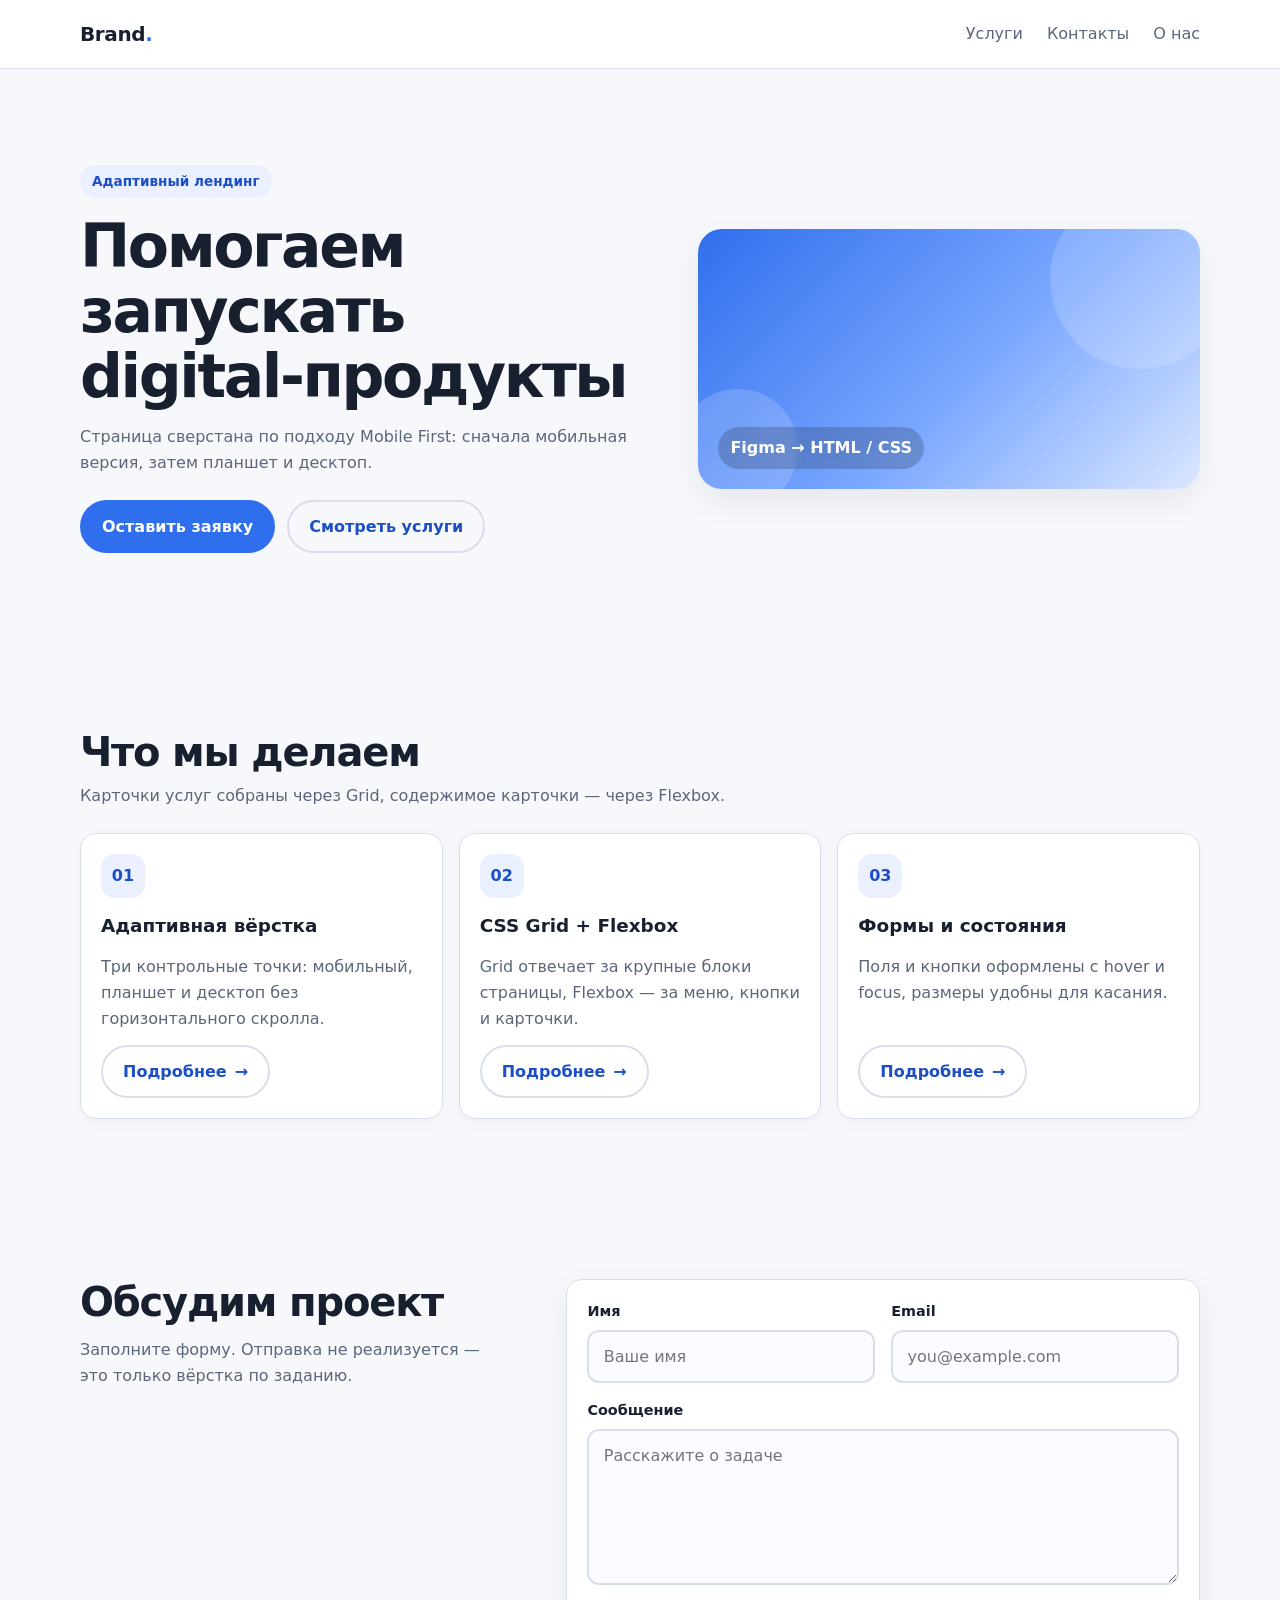
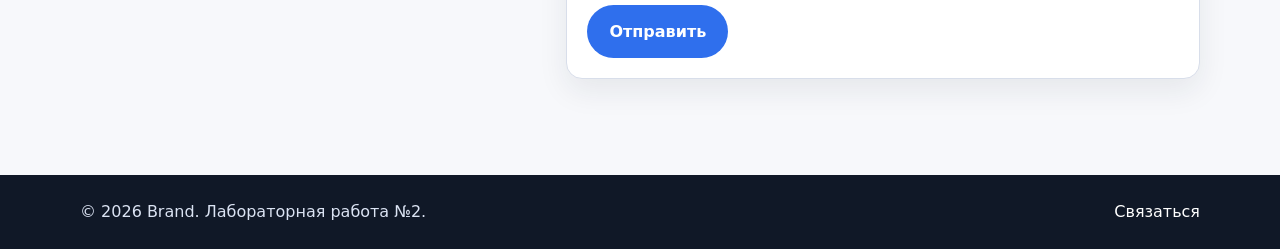
==== task2/index.html @ fd8ef7cb "add task 2, 3, 4" ====
<!DOCTYPE html>
<html lang="ru">
<head>
  <meta charset="UTF-8">
  <meta name="viewport" content="width=device-width, initial-scale=1.0">
  <title>Лендинг — лабораторная №2</title>
  <link rel="stylesheet" href="style.css">
</head>
<body>
  <div class="site">
    <header class="site-header">
      <div class="container site-header__inner">
        <a class="logo" href="#">Brand<span>.</span></a>

        <nav class="nav" aria-label="Основная навигация">
          <ul class="nav__list">
            <li><a href="#services">Услуги</a></li>
            <li><a href="#contact">Контакты</a></li>
            <li><a href="#about">О нас</a></li>
          </ul>
        </nav>

        <!-- Гамбургер только для мобильной версии, JS не нужен -->
        <button class="burger" type="button" aria-label="Открыть меню" aria-expanded="false">
          <span class="burger__line"></span>
          <span class="burger__line"></span>
          <span class="burger__line"></span>
        </button>
      </div>
    </header>

    <main class="site-main">
      <section class="hero" id="about">
        <div class="container hero__grid">
          <div class="hero__content">
            <span class="eyebrow">Адаптивный лендинг</span>
            <h1>Помогаем запускать digital-продукты</h1>
            <p class="hero__lead">
              Страница сверстана по подходу Mobile First: сначала мобильная версия,
              затем планшет и десктоп.
            </p>
            <div class="hero__actions">
              <a class="button" href="#contact">Оставить заявку</a>
              <a class="button button--ghost" href="#services">Смотреть услуги</a>
            </div>
          </div>

          <div class="hero__media" role="img" aria-label="Декоративное изображение продукта">
            <span class="hero__media-label">Figma → HTML / CSS</span>
          </div>
        </div>
      </section>

      <section class="services" id="services">
        <div class="container">
          <div class="section-head">
            <h2>Что мы делаем</h2>
            <p>Карточки услуг собраны через Grid, содержимое карточки — через Flexbox.</p>
          </div>

          <div class="services__grid">
            <article class="card">
              <div class="card__icon">01</div>
              <h3>Адаптивная вёрстка</h3>
              <p>Три контрольные точки: мобильный, планшет и десктоп без горизонтального скролла.</p>
              <a class="button button--ghost" href="#contact">
                Подробнее <span aria-hidden="true">→</span>
              </a>
            </article>

            <article class="card">
              <div class="card__icon">02</div>
              <h3>CSS Grid + Flexbox</h3>
              <p>Grid отвечает за крупные блоки страницы, Flexbox — за меню, кнопки и карточки.</p>
              <a class="button button--ghost" href="#contact">
                Подробнее <span aria-hidden="true">→</span>
              </a>
            </article>

            <article class="card">
              <div class="card__icon">03</div>
              <h3>Формы и состояния</h3>
              <p>Поля и кнопки оформлены с hover и focus, размеры удобны для касания.</p>
              <a class="button button--ghost" href="#contact">
                Подробнее <span aria-hidden="true">→</span>
              </a>
            </article>
          </div>
        </div>
      </section>

      <section class="contact" id="contact">
        <div class="container contact__inner">
          <div class="contact__text">
            <h2>Обсудим проект</h2>
            <p>Заполните форму. Отправка не реализуется — это только вёрстка по заданию.</p>
          </div>

          <form class="contact__form" novalidate>
            <div class="form__row">
              <label class="field">
                <span>Имя</span>
                <input type="text" name="name" placeholder="Ваше имя" autocomplete="name">
              </label>

              <label class="field">
                <span>Email</span>
                <input type="email" name="email" placeholder="you@example.com" autocomplete="email">
              </label>
            </div>

            <label class="field">
              <span>Сообщение</span>
              <textarea name="message" rows="5" placeholder="Расскажите о задаче"></textarea>
            </label>

            <button class="button" type="button">Отправить</button>
          </form>
        </div>
      </section>
    </main>

    <footer class="site-footer">
      <div class="container site-footer__inner">
        <p>© 2026 Brand. Лабораторная работа №2.</p>
        <a href="#contact">Связаться</a>
      </div>
    </footer>
  </div>
</body>
</html>
---- task2/style.css ----
:root {
  --color-bg: #f7f8fb;
  --color-surface: #ffffff;
  --color-text: #18202f;
  --color-muted: #5c667a;
  --color-accent: #2f6fed;
  --color-accent-dark: #1d4fc4;
  --color-border: #d8deea;
  --radius: 16px;
  --shadow: 0 12px 30px rgba(24, 32, 47, 0.08);
  --container: 1120px;
}

* {
  box-sizing: border-box;
}

html {
  scroll-behavior: smooth;
}

body {
  margin: 0;
  overflow-x: clip;
  font-family: system-ui, -apple-system, BlinkMacSystemFont, "Segoe UI", sans-serif;
  background: var(--color-bg);
  color: var(--color-text);
  line-height: 1.6;
}

img {
  display: block;
  max-width: 100%;
}

a {
  color: inherit;
  text-decoration: none;
}

button,
input,
textarea {
  font: inherit;
}

button {
  cursor: pointer;
}

.container {
  width: min(100% - 2rem, var(--container));
  margin-inline: auto;
}

/* Крупная сетка страницы — Grid */
.site {
  min-height: 100vh;
  display: grid;
  grid-template-columns: 1fr;
  grid-template-rows: auto 1fr auto;
}

.site-header,
.site-main,
.site-footer {
  grid-column: 1 / -1;
  min-width: 0;
}

.site-header {
  background: rgba(255, 255, 255, 0.92);
  border-bottom: 1px solid var(--color-border);
  position: sticky;
  top: 0;
  z-index: 10;
  backdrop-filter: blur(10px);
}

.site-header__inner {
  min-height: 68px;
  padding-block: 0.75rem;
  display: flex;
  align-items: center;
  justify-content: space-between;
  gap: 1rem;
}

.logo {
  font-size: 1.25rem;
  font-weight: 800;
  letter-spacing: -0.02em;
}

.logo span {
  color: var(--color-accent);
}

.nav__list {
  display: none;
  list-style: none;
  margin: 0;
  padding: 0;
}

.nav__list a {
  color: var(--color-muted);
  transition: color 0.2s ease;
}

.nav__list a:hover,
.nav__list a:focus-visible {
  color: var(--color-accent);
}

/* Гамбургер на мобильной ширине */
.burger {
  width: 44px;
  height: 44px;
  padding: 12px;
  display: inline-flex;
  flex-direction: column;
  justify-content: space-between;
  border: 1px solid var(--color-border);
  border-radius: 12px;
  background: var(--color-surface);
  color: var(--color-text);
}

.burger__line {
  display: block;
  width: 100%;
  height: 2px;
  border-radius: 999px;
  background: currentColor;
}

.hero {
  padding-block: 2.5rem;
}

.hero__grid {
  display: grid;
  grid-template-columns: 1fr;
  gap: 2rem;
  align-items: center;
}

.hero__content {
  display: flex;
  flex-direction: column;
  gap: 1rem;
}

.eyebrow {
  width: fit-content;
  display: inline-flex;
  align-items: center;
  gap: 0.5rem;
  padding: 0.35rem 0.75rem;
  border-radius: 999px;
  background: #eaf0ff;
  color: var(--color-accent-dark);
  font-size: 0.85rem;
  font-weight: 700;
}

h1 {
  margin: 0;
  font-size: clamp(2rem, 8vw, 3.75rem);
  line-height: 1.08;
  letter-spacing: -0.04em;
}

.hero__lead {
  max-width: 55ch;
  margin: 0;
  color: var(--color-muted);
}

.hero__actions {
  display: flex;
  flex-wrap: wrap;
  gap: 0.75rem;
  margin-top: 0.5rem;
}

.button {
  min-height: 44px;
  padding: 0.75rem 1.25rem;
  display: inline-flex;
  align-items: center;
  justify-content: center;
  gap: 0.5rem;
  border: 2px solid transparent;
  border-radius: 999px;
  background: var(--color-accent);
  color: #ffffff;
  font-weight: 700;
  transition:
    background-color 0.2s ease,
    transform 0.2s ease,
    box-shadow 0.2s ease;
}

.button:hover {
  background: var(--color-accent-dark);
  transform: translateY(-2px);
  box-shadow: 0 8px 18px rgba(47, 111, 237, 0.25);
}

.button:focus-visible {
  outline: 3px solid rgba(47, 111, 237, 0.35);
  outline-offset: 3px;
}

.button--ghost {
  background: transparent;
  color: var(--color-accent-dark);
  border-color: var(--color-border);
}

.button--ghost:hover {
  background: #eef3ff;
  color: var(--color-accent-dark);
  box-shadow: none;
}

.hero__media {
  position: relative;
  min-height: 260px;
  padding: 1.25rem;
  display: flex;
  align-items: flex-end;
  overflow: hidden;
  border-radius: calc(var(--radius) + 8px);
  background: linear-gradient(135deg, #2f6fed, #7aa7ff 55%, #dbe7ff);
  box-shadow: var(--shadow);
}

.hero__media::before,
.hero__media::after {
  content: "";
  position: absolute;
  border-radius: 50%;
  background: rgba(255, 255, 255, 0.16);
}

.hero__media::before {
  width: 180px;
  height: 180px;
  top: -40px;
  right: -30px;
}

.hero__media::after {
  width: 120px;
  height: 120px;
  bottom: -20px;
  left: -20px;
}

.hero__media-label {
  position: relative;
  z-index: 1;
  padding: 0.5rem 0.75rem;
  border-radius: 999px;
  background: rgba(0, 0, 0, 0.18);
  color: #ffffff;
  font-weight: 700;
  backdrop-filter: blur(4px);
}

.services {
  padding-block: 3rem;
}

.section-head {
  display: flex;
  flex-direction: column;
  gap: 0.5rem;
  margin-bottom: 1.5rem;
}

h2 {
  margin: 0;
  font-size: clamp(1.6rem, 5vw, 2.5rem);
  line-height: 1.15;
  letter-spacing: -0.03em;
}

.section-head p {
  max-width: 65ch;
  margin: 0;
  color: var(--color-muted);
}

/* Сетка карточек — Grid */
.services__grid {
  display: grid;
  grid-template-columns: 1fr;
  gap: 1rem;
}

.card {
  padding: 1.25rem;
  display: flex;
  flex-direction: column;
  gap: 0.85rem;
  background: var(--color-surface);
  border: 1px solid var(--color-border);
  border-radius: var(--radius);
  box-shadow: 0 4px 14px rgba(24, 32, 47, 0.04);
  transition:
    transform 0.2s ease,
    box-shadow 0.2s ease,
    border-color 0.2s ease;
}

.card:hover {
  transform: translateY(-4px);
  border-color: #b9c8e8;
  box-shadow: var(--shadow);
}

.card__icon {
  width: 44px;
  height: 44px;
  display: inline-flex;
  align-items: center;
  justify-content: center;
  border-radius: 14px;
  background: #eaf0ff;
  color: var(--color-accent-dark);
  font-weight: 800;
}

.card h3 {
  margin: 0;
  font-size: 1.15rem;
}

.card p {
  flex: 1;
  margin: 0;
  color: var(--color-muted);
}

.card .button {
  align-self: flex-start;
}

.contact {
  padding-block: 3rem 4rem;
}

.contact__inner {
  display: grid;
  grid-template-columns: 1fr;
  gap: 1.5rem;
  align-items: start;
}

.contact__text p {
  margin: 0.75rem 0 0;
  color: var(--color-muted);
}

.contact__form {
  padding: 1.25rem;
  display: flex;
  flex-direction: column;
  gap: 1rem;
  background: var(--color-surface);
  border: 1px solid var(--color-border);
  border-radius: var(--radius);
  box-shadow: var(--shadow);
}

.form__row {
  display: flex;
  flex-wrap: wrap;
  gap: 1rem;
}

.form__row .field {
  flex: 1 1 220px;
}

.field {
  display: flex;
  flex-direction: column;
  gap: 0.4rem;
}

.field span {
  font-size: 0.9rem;
  font-weight: 700;
}

input,
textarea {
  width: 100%;
  min-height: 44px;
  padding: 0.75rem 0.9rem;
  border: 2px solid var(--color-border);
  border-radius: 12px;
  background: #fbfcff;
  color: var(--color-text);
  transition:
    border-color 0.2s ease,
    box-shadow 0.2s ease,
    background-color 0.2s ease;
}

textarea {
  min-height: 120px;
  resize: vertical;
}

input:hover,
textarea:hover {
  border-color: #b9c8e8;
}

input:focus,
textarea:focus {
  outline: none;
  border-color: var(--color-accent);
  background: #ffffff;
  box-shadow: 0 0 0 4px rgba(47, 111, 237, 0.15);
}

.contact__form .button {
  align-self: flex-start;
  margin-top: 0.25rem;
}

.site-footer {
  padding-block: 1.5rem;
  background: #101827;
  color: #dbe3f3;
}

.site-footer__inner {
  display: flex;
  flex-direction: column;
  align-items: flex-start;
  gap: 0.75rem;
}

.site-footer p {
  margin: 0;
}

.site-footer a {
  color: #ffffff;
}

/* Планшет: 768px – 1199px */
@media (min-width: 768px) {
  .nav__list {
    display: flex;
    align-items: center;
    gap: 1.5rem;
  }

  .burger {
    display: none;
  }

  .hero {
    padding-block: 4rem;
  }

  .hero__grid {
    grid-template-columns: 1.05fr 0.95fr;
    gap: 2.5rem;
  }

  .services {
    padding-block: 4rem;
  }

  .services__grid {
    grid-template-columns: repeat(2, minmax(0, 1fr));
  }

  .contact__inner {
    grid-template-columns: 0.9fr 1.1fr;
    gap: 2rem;
  }

  .site-footer__inner {
    flex-direction: row;
    align-items: center;
    justify-content: space-between;
  }
}

/* Десктоп: от 1200px */
@media (min-width: 1200px) {
  .hero {
    padding-block: 6rem;
  }

  .hero__grid {
    gap: 4rem;
  }

  .services {
    padding-block: 5rem;
  }

  .services__grid {
    grid-template-columns: repeat(3, minmax(0, 1fr));
  }

  .contact {
    padding-block: 5rem 6rem;
  }

  .contact__inner {
    grid-template-columns: 0.8fr 1.2fr;
    gap: 4rem;
  }
}
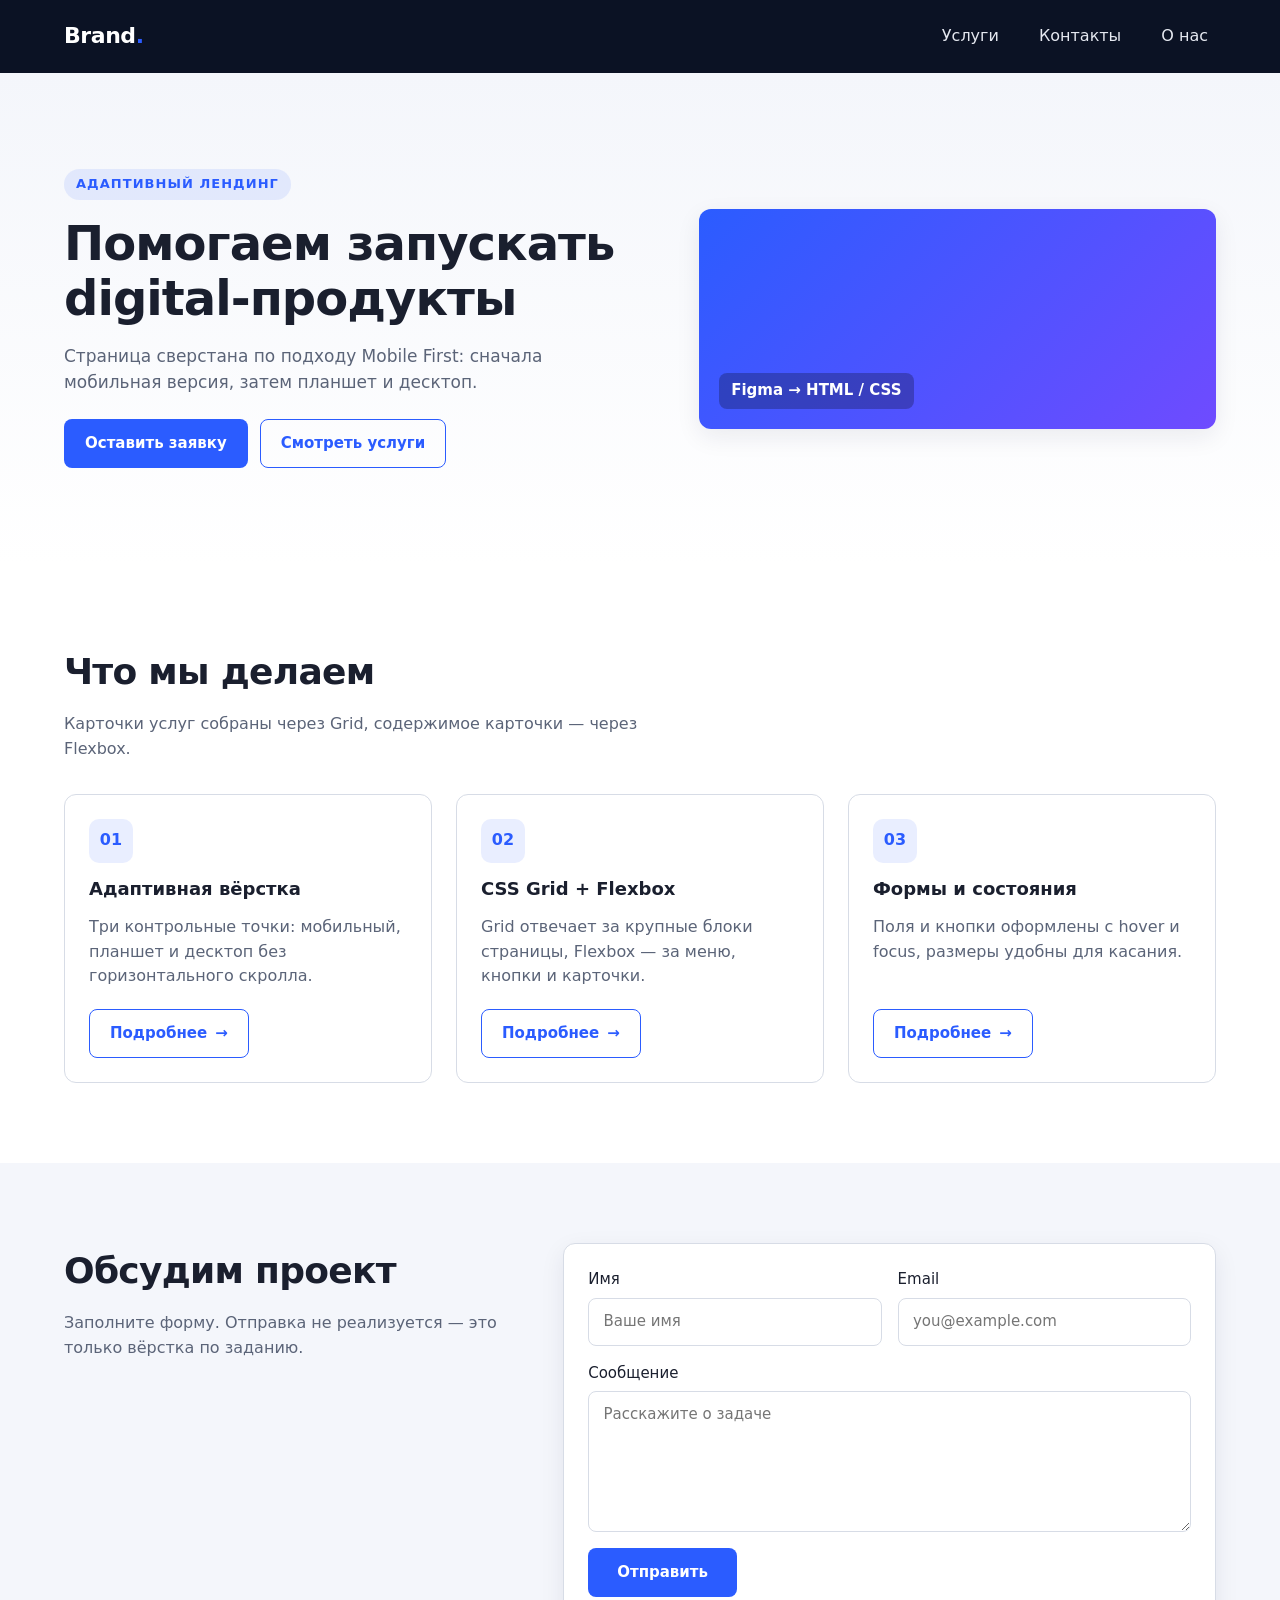
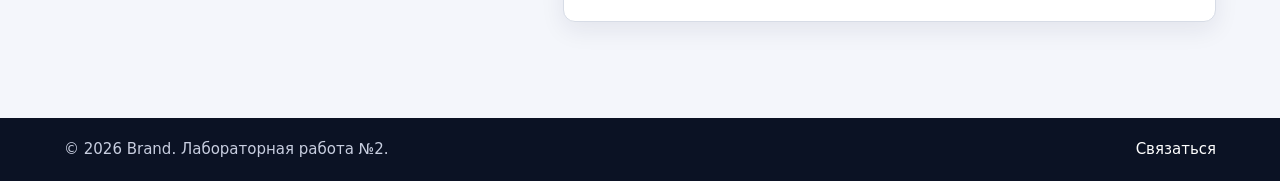
==== commit b9f21035: "add task 5" ====
--- a/task2/index.html
+++ b/task2/index.html
@@ -12,6 +12,16 @@
       <div class="container site-header__inner">
         <a class="logo" href="#">Brand<span>.</span></a>
 
+        <!-- Скрытый чекбокс: переключается кликом по <label class="burger"> -->
+        <input type="checkbox" id="nav-toggle" class="nav-toggle" hidden>
+
+        <!-- Бургер = label, связанный с чекбоксом -->
+        <label for="nav-toggle" class="burger" aria-label="Открыть меню">
+          <span class="burger__line"></span>
+          <span class="burger__line"></span>
+          <span class="burger__line"></span>
+        </label>
+
         <nav class="nav" aria-label="Основная навигация">
           <ul class="nav__list">
             <li><a href="#services">Услуги</a></li>
@@ -19,13 +29,6 @@
             <li><a href="#about">О нас</a></li>
           </ul>
         </nav>
-
-        <!-- Гамбургер только для мобильной версии, JS не нужен -->
-        <button class="burger" type="button" aria-label="Открыть меню" aria-expanded="false">
-          <span class="burger__line"></span>
-          <span class="burger__line"></span>
-          <span class="burger__line"></span>
-        </button>
       </div>
     </header>
 
--- a/task2/style.css
+++ b/task2/style.css
@@ -1,141 +1,146 @@
+/* ============================================================
+   RESET & ПЕРЕМЕННЫЕ
+   ============================================================ */
+*, *::before, *::after { box-sizing: border-box; }
+
 :root {
-  --color-bg: #f7f8fb;
-  --color-surface: #ffffff;
-  --color-text: #18202f;
-  --color-muted: #5c667a;
-  --color-accent: #2f6fed;
-  --color-accent-dark: #1d4fc4;
-  --color-border: #d8deea;
-  --radius: 16px;
-  --shadow: 0 12px 30px rgba(24, 32, 47, 0.08);
-  --container: 1120px;
-}
-
-* {
-  box-sizing: border-box;
-}
-
-html {
-  scroll-behavior: smooth;
-}
+  --color-bg: #ffffff;
+  --color-bg-alt: #f4f6fb;
+  --color-text: #1a1f2e;
+  --color-muted: #5b6478;
+  --color-primary: #2b5cff;
+  --color-primary-dark: #1e46cc;
+  --color-border: #d7dce6;
+  --radius: 12px;
+  --radius-sm: 8px;
+  --shadow: 0 8px 24px rgba(20, 30, 60, .08);
+  --transition: .25s ease;
+  --container: 1200px;
+}
+
+html { scroll-behavior: smooth; }
 
 body {
   margin: 0;
-  overflow-x: clip;
-  font-family: system-ui, -apple-system, BlinkMacSystemFont, "Segoe UI", sans-serif;
+  font-family: system-ui, -apple-system, "Segoe UI", Roboto, sans-serif;
+  color: var(--color-text);
   background: var(--color-bg);
-  color: var(--color-text);
-  line-height: 1.6;
-}
-
-img {
-  display: block;
-  max-width: 100%;
-}
-
-a {
-  color: inherit;
-  text-decoration: none;
-}
-
-button,
-input,
-textarea {
-  font: inherit;
-}
-
-button {
-  cursor: pointer;
-}
+  line-height: 1.55;
+  -webkit-font-smoothing: antialiased;
+}
+
+img { max-width: 100%; display: block; }
+
+a { color: var(--color-primary); text-decoration: none; }
+a:hover { color: var(--color-primary-dark); }
+
+button { font: inherit; cursor: pointer; }
+input, textarea { font: inherit; }
 
 .container {
-  width: min(100% - 2rem, var(--container));
+  width: 100%;
+  max-width: var(--container);
   margin-inline: auto;
-}
-
-/* Крупная сетка страницы — Grid */
-.site {
-  min-height: 100vh;
-  display: grid;
-  grid-template-columns: 1fr;
-  grid-template-rows: auto 1fr auto;
-}
-
-.site-header,
-.site-main,
-.site-footer {
-  grid-column: 1 / -1;
-  min-width: 0;
-}
-
+  padding-inline: 1rem;
+}
+
+/* ============================================================
+   HEADER + БУРГЕР (checkbox hack)
+   ============================================================ */
 .site-header {
-  background: rgba(255, 255, 255, 0.92);
-  border-bottom: 1px solid var(--color-border);
+  background: #0b1224;
+  color: #fff;
   position: sticky;
   top: 0;
-  z-index: 10;
-  backdrop-filter: blur(10px);
+  z-index: 50;
 }
 
 .site-header__inner {
-  min-height: 68px;
-  padding-block: 0.75rem;
-  display: flex;
+  display: flex;
+  flex-wrap: wrap;                /* ← ключ: чтобы открытое меню уходило на новую строку */
   align-items: center;
   justify-content: space-between;
   gap: 1rem;
+  padding-block: 1rem;
 }
 
 .logo {
-  font-size: 1.25rem;
+  font-size: 1.375rem;
   font-weight: 800;
-  letter-spacing: -0.02em;
-}
-
-.logo span {
-  color: var(--color-accent);
-}
+  color: #fff;
+  letter-spacing: -.02em;
+}
+.logo span { color: var(--color-primary); }
+
+/* Бургер = label */
+.burger {
+  display: inline-flex;
+  flex-direction: column;
+  justify-content: center;
+  gap: 5px;
+  width: 44px;
+  height: 44px;
+  padding: 10px;
+  border: 1px solid rgba(255, 255, 255, .2);
+  border-radius: 8px;
+  cursor: pointer;
+  order: 2;
+}
+
+.burger__line {
+  display: block;
+  height: 2px;
+  width: 100%;
+  background: #fff;
+  border-radius: 2px;
+  transition: transform var(--transition), opacity var(--transition);
+}
+
+/* Бургер → крестик, когда меню открыто */
+.nav-toggle:checked ~ .burger .burger__line:nth-child(1) {
+  transform: translateY(7px) rotate(45deg);
+}
+.nav-toggle:checked ~ .burger .burger__line:nth-child(2) {
+  opacity: 0;
+}
+.nav-toggle:checked ~ .burger .burger__line:nth-child(3) {
+  transform: translateY(-7px) rotate(-45deg);
+}
+
+/* Навигация: мобильная версия — скрыта по умолчанию */
+.nav { display: none; order: 3; }
 
 .nav__list {
-  display: none;
   list-style: none;
   margin: 0;
   padding: 0;
+  display: flex;
+  flex-direction: column;
+  gap: .75rem;
 }
 
 .nav__list a {
-  color: var(--color-muted);
-  transition: color 0.2s ease;
-}
-
-.nav__list a:hover,
-.nav__list a:focus-visible {
-  color: var(--color-accent);
-}
-
-/* Гамбургер на мобильной ширине */
-.burger {
-  width: 44px;
-  height: 44px;
-  padding: 12px;
-  display: inline-flex;
-  flex-direction: column;
-  justify-content: space-between;
-  border: 1px solid var(--color-border);
-  border-radius: 12px;
-  background: var(--color-surface);
-  color: var(--color-text);
-}
-
-.burger__line {
   display: block;
-  width: 100%;
-  height: 2px;
-  border-radius: 999px;
-  background: currentColor;
-}
-
+  padding: .5rem 0;
+  color: #e5e8f0;
+  font-weight: 500;
+  transition: color var(--transition);
+}
+.nav__list a:hover { color: #fff; }
+
+/* ОТКРЫТОЕ состояние: чекбокс отмечен → показываем меню */
+.nav-toggle:checked ~ .nav {
+  display: block;
+  flex: 1 0 100%;                 /* заставляет перенестись на новую строку */
+  padding-block: .5rem 1rem;
+  border-top: 1px solid rgba(255, 255, 255, .1);
+}
+
+/* ============================================================
+   HERO
+   ============================================================ */
 .hero {
+  background: linear-gradient(180deg, #f4f6fb 0%, #ffffff 100%);
   padding-block: 2.5rem;
 }
 
@@ -143,184 +148,142 @@
   display: grid;
   grid-template-columns: 1fr;
   gap: 2rem;
-  align-items: center;
-}
-
-.hero__content {
-  display: flex;
-  flex-direction: column;
-  gap: 1rem;
 }
 
 .eyebrow {
-  width: fit-content;
-  display: inline-flex;
-  align-items: center;
-  gap: 0.5rem;
-  padding: 0.35rem 0.75rem;
+  display: inline-block;
+  font-size: .8125rem;
+  font-weight: 600;
+  letter-spacing: .08em;
+  text-transform: uppercase;
+  color: var(--color-primary);
+  background: rgba(43, 92, 255, .1);
+  padding: .35rem .75rem;
   border-radius: 999px;
-  background: #eaf0ff;
-  color: var(--color-accent-dark);
-  font-size: 0.85rem;
-  font-weight: 700;
-}
-
-h1 {
-  margin: 0;
-  font-size: clamp(2rem, 8vw, 3.75rem);
-  line-height: 1.08;
-  letter-spacing: -0.04em;
+  margin-bottom: 1rem;
+}
+
+.hero h1 {
+  font-size: clamp(1.75rem, 5vw, 3rem);
+  line-height: 1.15;
+  margin: 0 0 1rem;
+  letter-spacing: -.02em;
 }
 
 .hero__lead {
+  color: var(--color-muted);
+  font-size: 1.0625rem;
+  margin: 0 0 1.5rem;
   max-width: 55ch;
-  margin: 0;
-  color: var(--color-muted);
 }
 
 .hero__actions {
   display: flex;
   flex-wrap: wrap;
-  gap: 0.75rem;
-  margin-top: 0.5rem;
-}
-
+  gap: .75rem;
+}
+
+.hero__media {
+  min-height: 220px;
+  border-radius: var(--radius);
+  background: linear-gradient(135deg, #2b5cff 0%, #6f4bff 100%);
+  display: flex;
+  align-items: flex-end;
+  justify-content: flex-start;
+  padding: 1.25rem;
+  box-shadow: var(--shadow);
+}
+
+.hero__media-label {
+  color: #fff;
+  font-weight: 600;
+  font-size: .9375rem;
+  background: rgba(0, 0, 0, .25);
+  padding: .4rem .75rem;
+  border-radius: 8px;
+}
+
+/* ============================================================
+   КНОПКИ (transition + hover + focus — п.6 задания)
+   ============================================================ */
 .button {
-  min-height: 44px;
-  padding: 0.75rem 1.25rem;
   display: inline-flex;
   align-items: center;
   justify-content: center;
-  gap: 0.5rem;
-  border: 2px solid transparent;
-  border-radius: 999px;
-  background: var(--color-accent);
-  color: #ffffff;
-  font-weight: 700;
-  transition:
-    background-color 0.2s ease,
-    transform 0.2s ease,
-    box-shadow 0.2s ease;
+  gap: .5rem;
+  min-height: 44px;               /* touch-friendly */
+  padding: .75rem 1.25rem;
+  font-weight: 600;
+  font-size: .9375rem;
+  border-radius: var(--radius-sm);
+  border: 1px solid transparent;
+  background: var(--color-primary);
+  color: #fff;
+  transition: background var(--transition), transform var(--transition), box-shadow var(--transition);
 }
 
 .button:hover {
-  background: var(--color-accent-dark);
-  transform: translateY(-2px);
-  box-shadow: 0 8px 18px rgba(47, 111, 237, 0.25);
+  background: var(--color-primary-dark);
+  transform: translateY(-1px);
+  box-shadow: 0 6px 16px rgba(43, 92, 255, .3);
 }
 
 .button:focus-visible {
-  outline: 3px solid rgba(47, 111, 237, 0.35);
-  outline-offset: 3px;
+  outline: 2px solid var(--color-primary);
+  outline-offset: 2px;
 }
 
 .button--ghost {
   background: transparent;
-  color: var(--color-accent-dark);
-  border-color: var(--color-border);
+  color: var(--color-primary);
+  border-color: var(--color-primary);
 }
 
 .button--ghost:hover {
-  background: #eef3ff;
-  color: var(--color-accent-dark);
-  box-shadow: none;
-}
-
-.hero__media {
-  position: relative;
-  min-height: 260px;
-  padding: 1.25rem;
-  display: flex;
-  align-items: flex-end;
-  overflow: hidden;
-  border-radius: calc(var(--radius) + 8px);
-  background: linear-gradient(135deg, #2f6fed, #7aa7ff 55%, #dbe7ff);
-  box-shadow: var(--shadow);
-}
-
-.hero__media::before,
-.hero__media::after {
-  content: "";
-  position: absolute;
-  border-radius: 50%;
-  background: rgba(255, 255, 255, 0.16);
-}
-
-.hero__media::before {
-  width: 180px;
-  height: 180px;
-  top: -40px;
-  right: -30px;
-}
-
-.hero__media::after {
-  width: 120px;
-  height: 120px;
-  bottom: -20px;
-  left: -20px;
-}
-
-.hero__media-label {
-  position: relative;
-  z-index: 1;
-  padding: 0.5rem 0.75rem;
-  border-radius: 999px;
-  background: rgba(0, 0, 0, 0.18);
-  color: #ffffff;
-  font-weight: 700;
-  backdrop-filter: blur(4px);
-}
-
-.services {
-  padding-block: 3rem;
-}
+  background: var(--color-primary);
+  color: #fff;
+  box-shadow: 0 6px 16px rgba(43, 92, 255, .2);
+}
+
+/* ============================================================
+   SERVICES
+   ============================================================ */
+.services { padding-block: 2.5rem; }
 
 .section-head {
-  display: flex;
-  flex-direction: column;
-  gap: 0.5rem;
-  margin-bottom: 1.5rem;
-}
-
-h2 {
-  margin: 0;
-  font-size: clamp(1.6rem, 5vw, 2.5rem);
-  line-height: 1.15;
-  letter-spacing: -0.03em;
-}
-
-.section-head p {
-  max-width: 65ch;
-  margin: 0;
-  color: var(--color-muted);
-}
-
-/* Сетка карточек — Grid */
+  max-width: 640px;
+  margin-bottom: 2rem;
+}
+
+.section-head h2 {
+  font-size: clamp(1.5rem, 4vw, 2.25rem);
+  margin: 0 0 .75rem;
+  letter-spacing: -.02em;
+}
+
+.section-head p { margin: 0; color: var(--color-muted); }
+
 .services__grid {
   display: grid;
   grid-template-columns: 1fr;
-  gap: 1rem;
+  gap: 1.25rem;
 }
 
 .card {
-  padding: 1.25rem;
   display: flex;
   flex-direction: column;
-  gap: 0.85rem;
-  background: var(--color-surface);
+  gap: .75rem;
+  padding: 1.5rem;
+  background: #fff;
   border: 1px solid var(--color-border);
   border-radius: var(--radius);
-  box-shadow: 0 4px 14px rgba(24, 32, 47, 0.04);
-  transition:
-    transform 0.2s ease,
-    box-shadow 0.2s ease,
-    border-color 0.2s ease;
+  transition: transform var(--transition), box-shadow var(--transition), border-color var(--transition);
 }
 
 .card:hover {
   transform: translateY(-4px);
-  border-color: #b9c8e8;
   box-shadow: var(--shadow);
+  border-color: transparent;
 }
 
 .card__icon {
@@ -329,166 +292,180 @@
   display: inline-flex;
   align-items: center;
   justify-content: center;
-  border-radius: 14px;
-  background: #eaf0ff;
-  color: var(--color-accent-dark);
-  font-weight: 800;
-}
-
-.card h3 {
-  margin: 0;
-  font-size: 1.15rem;
-}
-
-.card p {
-  flex: 1;
-  margin: 0;
-  color: var(--color-muted);
-}
+  border-radius: 10px;
+  background: rgba(43, 92, 255, .1);
+  color: var(--color-primary);
+  font-weight: 700;
+}
+
+.card h3 { margin: 0; font-size: 1.125rem; }
+
+.card p { margin: 0; color: var(--color-muted); flex: 1; }
 
 .card .button {
   align-self: flex-start;
-}
-
+  margin-top: .5rem;
+}
+
+/* ============================================================
+   CONTACT / ФОРМА (п.5 задания)
+   ============================================================ */
 .contact {
-  padding-block: 3rem 4rem;
+  padding-block: 2.5rem;
+  background: var(--color-bg-alt);
 }
 
 .contact__inner {
   display: grid;
   grid-template-columns: 1fr;
   gap: 1.5rem;
-  align-items: start;
-}
-
-.contact__text p {
-  margin: 0.75rem 0 0;
-  color: var(--color-muted);
-}
+}
+
+.contact__text h2 {
+  font-size: clamp(1.5rem, 4vw, 2.25rem);
+  margin: 0 0 .75rem;
+  letter-spacing: -.02em;
+}
+
+.contact__text p { margin: 0; color: var(--color-muted); }
 
 .contact__form {
-  padding: 1.25rem;
+  display: grid;
+  gap: 1rem;
+  padding: 1.5rem;
+  background: #fff;
+  border-radius: var(--radius);
+  border: 1px solid var(--color-border);
+  box-shadow: var(--shadow);
+}
+
+.form__row {
+  display: grid;
+  grid-template-columns: 1fr;
+  gap: 1rem;
+}
+
+.field {
   display: flex;
   flex-direction: column;
-  gap: 1rem;
-  background: var(--color-surface);
+  gap: .4rem;
+  font-size: .9375rem;
+}
+
+.field span { font-weight: 500; }
+
+.field input,
+.field textarea {
+  min-height: 44px;
+  padding: .7rem .9rem;
   border: 1px solid var(--color-border);
-  border-radius: var(--radius);
-  box-shadow: var(--shadow);
-}
-
-.form__row {
-  display: flex;
-  flex-wrap: wrap;
-  gap: 1rem;
-}
-
-.form__row .field {
-  flex: 1 1 220px;
-}
-
-.field {
+  border-radius: var(--radius-sm);
+  background: #fff;
+  color: inherit;
+  transition: border-color var(--transition), box-shadow var(--transition);
+  resize: vertical;
+}
+
+.field input:hover,
+.field textarea:hover {
+  border-color: #a0a8bb;
+}
+
+.field input:focus,
+.field textarea:focus {
+  outline: none;
+  border-color: var(--color-primary);
+  box-shadow: 0 0 0 3px rgba(43, 92, 255, .15);
+}
+
+.contact__form .button {
+  justify-self: start;
+  padding-inline: 1.75rem;
+}
+
+/* ============================================================
+   FOOTER
+   ============================================================ */
+.site-footer {
+  background: #0b1224;
+  color: #c8cee0;
+  font-size: .9375rem;
+}
+
+.site-footer__inner {
   display: flex;
   flex-direction: column;
-  gap: 0.4rem;
-}
-
-.field span {
-  font-size: 0.9rem;
-  font-weight: 700;
-}
-
-input,
-textarea {
-  width: 100%;
-  min-height: 44px;
-  padding: 0.75rem 0.9rem;
-  border: 2px solid var(--color-border);
-  border-radius: 12px;
-  background: #fbfcff;
-  color: var(--color-text);
-  transition:
-    border-color 0.2s ease,
-    box-shadow 0.2s ease,
-    background-color 0.2s ease;
-}
-
-textarea {
-  min-height: 120px;
-  resize: vertical;
-}
-
-input:hover,
-textarea:hover {
-  border-color: #b9c8e8;
-}
-
-input:focus,
-textarea:focus {
-  outline: none;
-  border-color: var(--color-accent);
-  background: #ffffff;
-  box-shadow: 0 0 0 4px rgba(47, 111, 237, 0.15);
-}
-
-.contact__form .button {
-  align-self: flex-start;
-  margin-top: 0.25rem;
-}
-
-.site-footer {
-  padding-block: 1.5rem;
-  background: #101827;
-  color: #dbe3f3;
-}
-
-.site-footer__inner {
-  display: flex;
-  flex-direction: column;
+  gap: .75rem;
   align-items: flex-start;
-  gap: 0.75rem;
-}
-
-.site-footer p {
-  margin: 0;
-}
+  padding-block: 1.25rem;
+}
+
+.site-footer p { margin: 0; }
 
 .site-footer a {
-  color: #ffffff;
-}
-
-/* Планшет: 768px – 1199px */
+  color: #fff;
+  font-weight: 500;
+  transition: color var(--transition);
+}
+.site-footer a:hover { color: var(--color-primary); }
+
+/* ============================================================
+   ПЛАНШЕТ: min-width 768px
+   ============================================================ */
 @media (min-width: 768px) {
+  .container { padding-inline: 1.5rem; }
+
+  /* Бургер больше не нужен */
+  .burger { display: none; }
+
+  /* Меню всегда видно, всегда в строку */
+  .nav {
+    display: block;
+    order: 0;
+    flex: 0 1 auto;
+  }
+
+  /* Сброс hack-состояния: если меню открыли на мобиле
+     и растянули окно — ничего не «прыгает» */
+  .nav-toggle:checked ~ .nav {
+    display: block;
+    flex: 0 1 auto;
+    padding-block: 0;
+    border-top: none;
+  }
+
   .nav__list {
-    display: flex;
+    flex-direction: row;
     align-items: center;
     gap: 1.5rem;
   }
 
-  .burger {
-    display: none;
-  }
-
-  .hero {
-    padding-block: 4rem;
-  }
+  .nav__list a { padding: .5rem; }
+
+  .hero { padding-block: 4rem; }
 
   .hero__grid {
-    grid-template-columns: 1.05fr 0.95fr;
+    grid-template-columns: 1.05fr .95fr;
     gap: 2.5rem;
-  }
-
-  .services {
-    padding-block: 4rem;
-  }
+    align-items: center;
+  }
+
+  .services { padding-block: 4rem; }
 
   .services__grid {
     grid-template-columns: repeat(2, minmax(0, 1fr));
   }
 
+  .contact { padding-block: 4rem; }
+
   .contact__inner {
-    grid-template-columns: 0.9fr 1.1fr;
+    grid-template-columns: .9fr 1.1fr;
     gap: 2rem;
+    align-items: start;
+  }
+
+  .form__row {
+    grid-template-columns: 1fr 1fr;
   }
 
   .site-footer__inner {
@@ -498,30 +475,25 @@
   }
 }
 
-/* Десктоп: от 1200px */
+/* ============================================================
+   ДЕСКТОП: min-width 1200px
+   ============================================================ */
 @media (min-width: 1200px) {
-  .hero {
-    padding-block: 6rem;
-  }
-
-  .hero__grid {
-    gap: 4rem;
-  }
-
-  .services {
-    padding-block: 5rem;
-  }
+  .hero { padding-block: 6rem; }
+
+  .hero__grid { gap: 4rem; }
+
+  .services { padding-block: 5rem; }
 
   .services__grid {
     grid-template-columns: repeat(3, minmax(0, 1fr));
-  }
-
-  .contact {
-    padding-block: 5rem 6rem;
-  }
+    gap: 1.5rem;
+  }
+
+  .contact { padding-block: 5rem 6rem; }
 
   .contact__inner {
-    grid-template-columns: 0.8fr 1.2fr;
+    grid-template-columns: .8fr 1.2fr;
     gap: 4rem;
   }
 }
